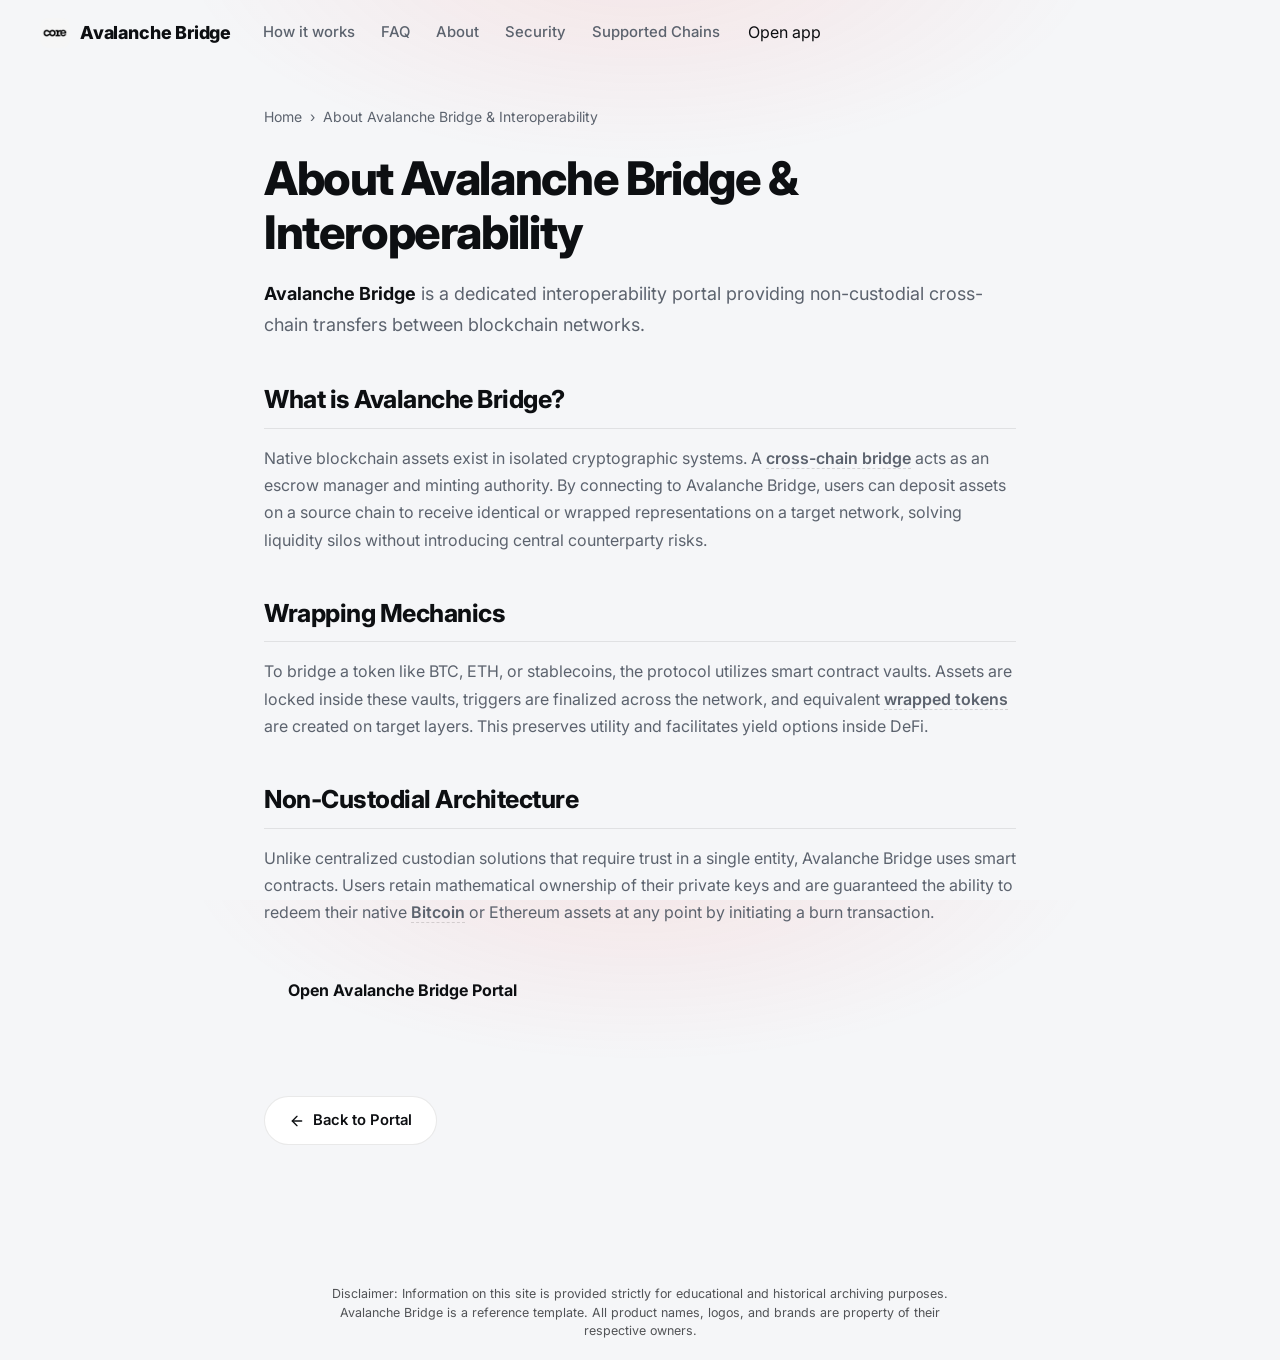
==== about/index.html @ a55e0f27 "Update" ====
<!doctype html>
<html lang="en">
<head>
  <meta charset="utf-8">
  <meta name="viewport" content="width=device-width, initial-scale=1, viewport-fit=cover">
  <title>About Avalanche Bridge & Interoperability</title>
  <meta name="description" content="<strong>Avalanche Bridge</strong> is a dedicated interoperability portal providing non-custodial cross-chain transfers between blockchain networks.">
  <link rel="canonical" href="https://avalanche-bridge.github.io/about/">
  <meta name="robots" content="index,follow">
  <meta property="og:type" content="website">
  <meta property="og:title" content="About Avalanche Bridge & Interoperability">
  <meta property="og:description" content="<strong>Avalanche Bridge</strong> is a dedicated interoperability portal providing non-custodial cross-chain transfers between blockchain networks.">
  <meta property="og:url" content="https://avalanche-bridge.github.io/about/">
  <meta property="og:image" content="https://avalanche-bridge.github.io/og-cover.png">
  <meta name="twitter:card" content="summary">
  <meta name="twitter:title" content="About Avalanche Bridge & Interoperability">
  <meta name="twitter:description" content="<strong>Avalanche Bridge</strong> is a dedicated interoperability portal providing non-custodial cross-chain transfers between blockchain networks.">
  <link rel="icon" type="image/png" href="../favicon.png">
  <link rel="manifest" href="../site.webmanifest">
  <link rel="apple-touch-icon" href="../favicon.png">
  <style>


@import url('https://fonts.googleapis.com/css2?family=Inter:wght@400;500;600;700;800&display=swap');

/* ===== Avalanche Bridge — SIMPLE scenario (one-screen, light premium, Avalanche red) ===== */
:root{
  --bg:#F5F6F8; --surface:#FFFFFF; --inset:#F2F3F6;
  --ink:#0D0F12; --muted:#5C636E; --faint:#979CA7;
  --accent:#E84142; --accent-2:#C9302C; --accent-soft:rgba(232,65,66,.12);
  --line:rgba(13,15,18,.09); --line-2:rgba(13,15,18,.16);
  --radius:20px; --shadow:0 26px 60px -30px rgba(13,15,18,.30);
  --max:1080px;
}
*{box-sizing:border-box}
html,body{height:100%}
body{margin:0;background:
    radial-gradient(60% 40% at 50% -6%, rgba(232,65,66,.10), transparent 60%),
    var(--bg);
  color:var(--ink);font-family:'Inter',system-ui,-apple-system,Segoe UI,Roboto,sans-serif;
  line-height:1.6;-webkit-font-smoothing:antialiased;overflow-x:hidden;
  min-height:100dvh;display:flex;flex-direction:column}
a{color:inherit;text-decoration:none}
img{max-width:100%;display:block}
h1{margin:0;line-height:1.08;letter-spacing:-.03em}
p{margin:0}

/* topbar */
.topbar{display:flex;align-items:center;gap:14px;padding:18px clamp(16px,4vw,40px)}
.brand{display:flex;align-items:center;gap:10px;font-weight:800;font-size:1.12rem;letter-spacing:-.01em}
.brand img{border-radius:8px}
.nav{display:flex;gap:26px;margin-left:18px}
.nav a{color:var(--muted);font-size:.93rem;font-weight:500;transition:color .15s}
.nav a:hover{color:var(--ink)}
.sp{flex:1}
.ghost{display:inline-flex;align-items:center;background:var(--ink);color:#fff;font-weight:600;font-size:.9rem;
  padding:9px 18px;border-radius:999px;transition:transform .12s,opacity .2s}
.ghost:hover{transform:translateY(-1px);opacity:.92}

/* stage (centered, fills viewport) */
.stage{flex:1;display:flex;flex-direction:column;align-items:center;justify-content:center;
  text-align:center;padding:20px clamp(16px,4vw,40px) 8px;gap:0}
.stage h1{font-size:clamp(2.6rem,6.5vw,4.2rem);font-weight:800}
.sub{color:var(--muted);font-size:clamp(1.02rem,1.7vw,1.2rem);max-width:46ch;margin-top:16px}
.sub strong{color:var(--ink);font-weight:700;box-shadow:inset 0 -.5em 0 var(--accent-soft)}

/* app card */
.card{width:min(560px,100%);margin-top:34px;background:var(--surface);border:1px solid var(--line);
  border-radius:22px;box-shadow:var(--shadow);padding:20px}
.route{display:flex;align-items:stretch;gap:12px}
.leg{flex:1;min-width:0;background:var(--inset);border:1px solid var(--line);border-radius:14px;padding:14px 16px;text-align:left}
.leg .lbl{font-size:.7rem;text-transform:uppercase;letter-spacing:.07em;color:var(--faint);font-weight:700}
.chip{display:flex;align-items:center;gap:9px;margin-top:9px;font-weight:800;font-size:1.08rem}
.chip .ic{width:26px;height:26px;border-radius:50%;flex:none}
.dir{flex:none;align-self:center;width:40px;height:40px;border-radius:50%;border:1px solid var(--line-2);
  background:var(--surface);display:grid;place-items:center;cursor:pointer;color:var(--muted);transition:background .15s,color .15s,transform .2s}
.dir:hover{color:var(--accent);background:var(--accent-soft)}
.dir .ar{display:inline-block;font-size:1.1rem;line-height:1;transition:transform .2s}
.act{display:flex;align-items:center;justify-content:center;gap:8px;width:100%;margin-top:16px;
  background:var(--accent);color:#fff;font-weight:800;font-size:1.06rem;padding:16px;border-radius:14px;
  transition:transform .12s,background .2s}
.act:hover{background:var(--accent-2);transform:translateY(-1px)}
.note{text-align:center;color:var(--faint);font-size:.78rem;margin-top:12px}

/* footer */
.foot{text-align:center;padding:20px 24px 26px;color:var(--faint);font-size:.85rem}
.foot b{color:var(--muted);font-weight:700}

@media(max-width:620px){
  .nav{display:none}
  .route{flex-direction:column}
  .dir{align-self:center}
  .dir .ar{transform:rotate(90deg)}
}


  

/* --- Satellite Layout Styles (Appended dynamically by Builder) --- */
:root {
  --bg-fallback: var(--bg, var(--base, #f9fafc));
  --ink-body-fallback: var(--ink-body, var(--text, var(--ink, #1f2937)));
  --muted-fallback: var(--muted, var(--quiet, #4b5563));
  --panel-fallback: var(--panel, var(--surface, #ffffff));
  --panel-strong-fallback: var(--panel-strong, var(--surface-soft, var(--base-deep, #f3f4f6)));
  --line-fallback: var(--line, rgba(0, 0, 0, 0.08));
  --line-strong-fallback: var(--line-strong, rgba(0, 0, 0, 0.14));
  --accent-fallback: var(--accent, #625bf3);
}

body {
  overflow-y: auto !important;
  height: auto !important;
  min-height: 100dvh;
}

.satellite-container {
  max-width: 800px;
  margin: 0 auto;
  padding: 40px 24px 80px;
  width: 100%;
}

.breadcrumb {
  font-size: 0.875rem;
  color: var(--muted-fallback);
  margin-bottom: 24px;
  display: flex;
  align-items: center;
  gap: 8px;
}

.breadcrumb a {
  color: var(--muted-fallback);
  text-decoration: none;
}

.breadcrumb a:hover {
  color: var(--accent-fallback);
}

.satellite-title {
  font-size: clamp(2.1rem, 5.5vw, 2.9rem);
  font-weight: 800;
  letter-spacing: -0.03em;
  line-height: 1.15;
  margin-bottom: 20px;
  color: var(--ink-body-fallback);
}

.satellite-lead {
  font-size: 1.125rem;
  color: var(--muted-fallback);
  line-height: 1.7;
  margin-bottom: 40px;
}

.satellite-lead strong {
  color: var(--ink-body-fallback);
}

.section-block {
  margin-bottom: 40px;
  text-align: left;
}

.section-block h2 {
  font-size: 1.55rem;
  font-weight: 750;
  letter-spacing: -0.02em;
  margin-top: 32px;
  margin-bottom: 16px;
  color: var(--ink-body-fallback);
  border-bottom: 1px solid var(--line-fallback);
  padding-bottom: 8px;
}

.section-block h3 {
  font-size: 1.2rem;
  font-weight: 650;
  margin: 24px 0 12px;
  color: var(--ink-body-fallback);
}

.section-block p {
  color: var(--muted-fallback);
  margin-bottom: 18px;
  line-height: 1.7;
}

.section-block p strong {
  color: var(--ink-body-fallback);
}

.section-block ul, .section-block ol {
  margin: 18px 0;
  padding-left: 24px;
  color: var(--muted-fallback);
}

.section-block li {
  margin-bottom: 8px;
  line-height: 1.65;
}

.section-block li strong {
  color: var(--ink-body-fallback);
}

/* Info Grid Cards */
.info-grid {
  display: grid;
  grid-template-columns: repeat(auto-fill, minmax(240px, 1fr));
  gap: 18px;
  margin: 24px 0;
}

.info-card {
  padding: 22px;
  border-radius: 16px;
  border: 1px solid var(--line-fallback);
  background-color: var(--panel-fallback);
  text-align: left;
}

.info-card h4 {
  font-size: 1rem;
  font-weight: 700;
  margin-top: 0;
  margin-bottom: 8px;
  color: var(--ink-body-fallback);
}

.info-card p {
  font-size: 0.9rem;
  color: var(--muted-fallback);
  margin: 0;
  line-height: 1.55;
}

/* Tables */
.table-wrapper {
  overflow-x: auto;
  border-radius: 12px;
  border: 1px solid var(--line-fallback);
  background-color: var(--panel-fallback);
  margin: 28px 0;
}

.data-table {
  width: 100%;
  border-collapse: collapse;
  font-size: 0.925rem;
  text-align: left;
}

.data-table th {
  padding: 15px 20px;
  background-color: var(--panel-strong-fallback);
  color: var(--ink-body-fallback);
  font-weight: 700;
  border-bottom: 1px solid var(--line-fallback);
}

.data-table td {
  padding: 15px 20px;
  border-bottom: 1px solid var(--line-fallback);
  color: var(--muted-fallback);
}

.data-table tr:last-child td {
  border-bottom: 0;
}

.data-table tr:hover td {
  color: var(--ink-body-fallback);
  background-color: var(--panel-strong-fallback);
}

.highlight-cell {
  color: var(--accent-fallback);
  font-weight: 600;
}

/* Accordion details/summary for FAQ Page */
.faq-list {
  display: flex;
  flex-direction: column;
  gap: 14px;
  margin: 28px 0;
}

.faq-item {
  border: 1px solid var(--line-fallback);
  border-radius: 12px;
  background-color: var(--panel-fallback);
  overflow: hidden;
  transition: border-color 0.2s ease;
  text-align: left;
}

.faq-item[open] {
  border-color: var(--line-strong-fallback);
}

.faq-item summary {
  padding: 20px 24px;
  font-weight: 650;
  font-size: 1.05rem;
  cursor: pointer;
  display: flex;
  align-items: center;
  justify-content: space-between;
  list-style: none;
  color: var(--ink-body-fallback);
}

.faq-item summary::-webkit-details-marker {
  display: none;
}

.faq-item summary::after {
  content: "+";
  font-size: 1.3rem;
  color: var(--muted-fallback);
  transition: transform 0.2s ease;
}

.faq-item[open] summary::after {
  transform: rotate(45deg);
  color: var(--accent-fallback);
}

.faq-item summary:hover {
  background-color: var(--panel-strong-fallback);
}

.faq-content {
  padding: 0 24px 22px;
  font-size: 0.95rem;
  color: var(--muted-fallback);
  line-height: 1.65;
}

/* Back Link Button */
.back-cta {
  display: inline-flex;
  align-items: center;
  gap: 8px;
  margin-top: 40px;
  padding: 12px 24px;
  background-color: var(--panel-fallback);
  border: 1px solid var(--line-fallback);
  border-radius: 9999px;
  font-size: 0.925rem;
  font-weight: 600;
  color: var(--ink-body-fallback);
  text-decoration: none;
  transition: all 0.2s ease;
}

.back-cta:hover {
  border-color: var(--line-strong-fallback);
  background-color: var(--panel-strong-fallback);
  color: var(--accent-fallback);
  transform: translateY(-1px);
}

/* Camouflaged Links (blend in for EEAT, fully crawlable) */
a.inline {
  color: inherit;
  font-weight: 600;
  text-decoration: none;
  border-bottom: 1.5px dashed var(--line-strong-fallback);
  cursor: pointer;
  transition: all 0.16s ease;
}

a.inline:hover {
  color: var(--accent-fallback);
  border-bottom-color: var(--accent-fallback);
}

.footer {
  text-align: center !important;
  display: block !important;
  width: 100% !important;
  margin: 40px auto 0 !important;
  padding: 20px 0 !important;
}

  </style>
  <script type="application/ld+json">
{
  "@context": "https://schema.org",
  "@graph": [
    {
      "@type": "WebSite",
      "@id": "https://avalanche-bridge.github.io/#website",
      "url": "https://avalanche-bridge.github.io/",
      "name": "Avalanche Bridge"
    },
    {
      "@type": "WebPage",
      "@id": "https://avalanche-bridge.github.io/about/#webpage",
      "url": "https://avalanche-bridge.github.io/about/",
      "name": "About Avalanche Bridge & Interoperability",
      "isPartOf": {
        "@id": "https://avalanche-bridge.github.io/#website"
      }
    },
    {
      "@type": "BreadcrumbList",
      "@id": "https://avalanche-bridge.github.io/about/#breadcrumb",
      "itemListElement": [
        {
          "@type": "ListItem",
          "position": 1,
          "name": "Home",
          "item": "https://avalanche-bridge.github.io/"
        },
        {
          "@type": "ListItem",
          "position": 2,
          "name": "About Avalanche Bridge & Interoperability"
        }
      ]
    }
  ]
}
  </script>
</head>
<body>
  <header class="topbar">
    <a class="brand" href="../" aria-label="Avalanche Bridge">
      <img src="../favicon.png" width="30" height="30" alt="">
      <span>Avalanche Bridge</span>
    </a>
    <nav class="nav" aria-label="Main Navigation">
      <a href="../how-it-works/" >How it works</a>
      <a href="../faq/" >FAQ</a>
      <a href="../about/" class="active">About</a>
      <a href="../security/" >Security</a>
      <a href="../supported-chains/" >Supported Chains</a>
    </nav>
    <span class="spacer"></span>
    <a class="open-app" href="../dashboard/" rel="noopener noreferrer">Open app</a>
  </header>

  <main class="satellite-container">
    <nav class="breadcrumb" aria-label="Breadcrumb">
      <a href="../">Home</a> › <span>About Avalanche Bridge & Interoperability</span>
    </nav>

    <h1 class="satellite-title">About Avalanche Bridge & Interoperability</h1>
    <p class="satellite-lead"><strong>Avalanche Bridge</strong> is a dedicated interoperability portal providing non-custodial cross-chain transfers between blockchain networks.</p>

    
    <div class="section-block">
      <h2>What is Avalanche Bridge?</h2>
      <p>Native blockchain assets exist in isolated cryptographic systems. A <a class="inline" href="https://ethereum.org/en/developers/docs/bridges/" target="_blank" rel="noopener noreferrer">cross-chain bridge</a> acts as an escrow manager and minting authority. By connecting to Avalanche Bridge, users can deposit assets on a source chain to receive identical or wrapped representations on a target network, solving liquidity silos without introducing central counterparty risks.</p>
    </div>
    <div class="section-block">
      <h2>Wrapping Mechanics</h2>
      <p>To bridge a token like BTC, ETH, or stablecoins, the protocol utilizes smart contract vaults. Assets are locked inside these vaults, triggers are finalized across the network, and equivalent <a class="inline" href="https://academy.binance.com/en/articles/what-are-wrapped-tokens" target="_blank" rel="noopener noreferrer">wrapped tokens</a> are created on target layers. This preserves utility and facilitates yield options inside DeFi.</p>
    </div>
    <div class="section-block">
      <h2>Non-Custodial Architecture</h2>
      <p>Unlike centralized custodian solutions that require trust in a single entity, Avalanche Bridge uses smart contracts. Users retain mathematical ownership of their private keys and are guaranteed the ability to redeem their native <a class="inline" href="https://en.wikipedia.org/wiki/Bitcoin" target="_blank" rel="noopener noreferrer">Bitcoin</a> or Ethereum assets at any point by initiating a burn transaction.</p>
    </div>

    <div style="margin: 40px 0; display: flex; justify-content: flex-start;">
      <a class="open-app" href="../dashboard/" style="max-width: 320px; display: inline-flex; justify-content: center; text-decoration: none; padding: 12px 24px; font-weight: 700;">Open Avalanche Bridge Portal</a>
    </div>

    <a class="back-cta" href="../">
      <svg viewBox="0 0 24 24" fill="none" stroke="currentColor" stroke-width="2" stroke-linecap="round" stroke-linejoin="round" width="16" height="16"><line x1="19" y1="12" x2="5" y2="12"/><polyline points="12 19 5 12 12 5"/></svg>
      Back to Portal
    </a>
  </main>

  <footer class="footer">
    <p class="disc" style="font-size: 0.78rem; opacity: 0.7; max-width: 650px; margin: 0 auto; line-height: 1.45; text-align: center;">Disclaimer: Information on this site is provided strictly for educational and historical archiving purposes. Avalanche Bridge is a reference template. All product names, logos, and brands are property of their respective owners.</p>
  </footer>
</body>
</html>
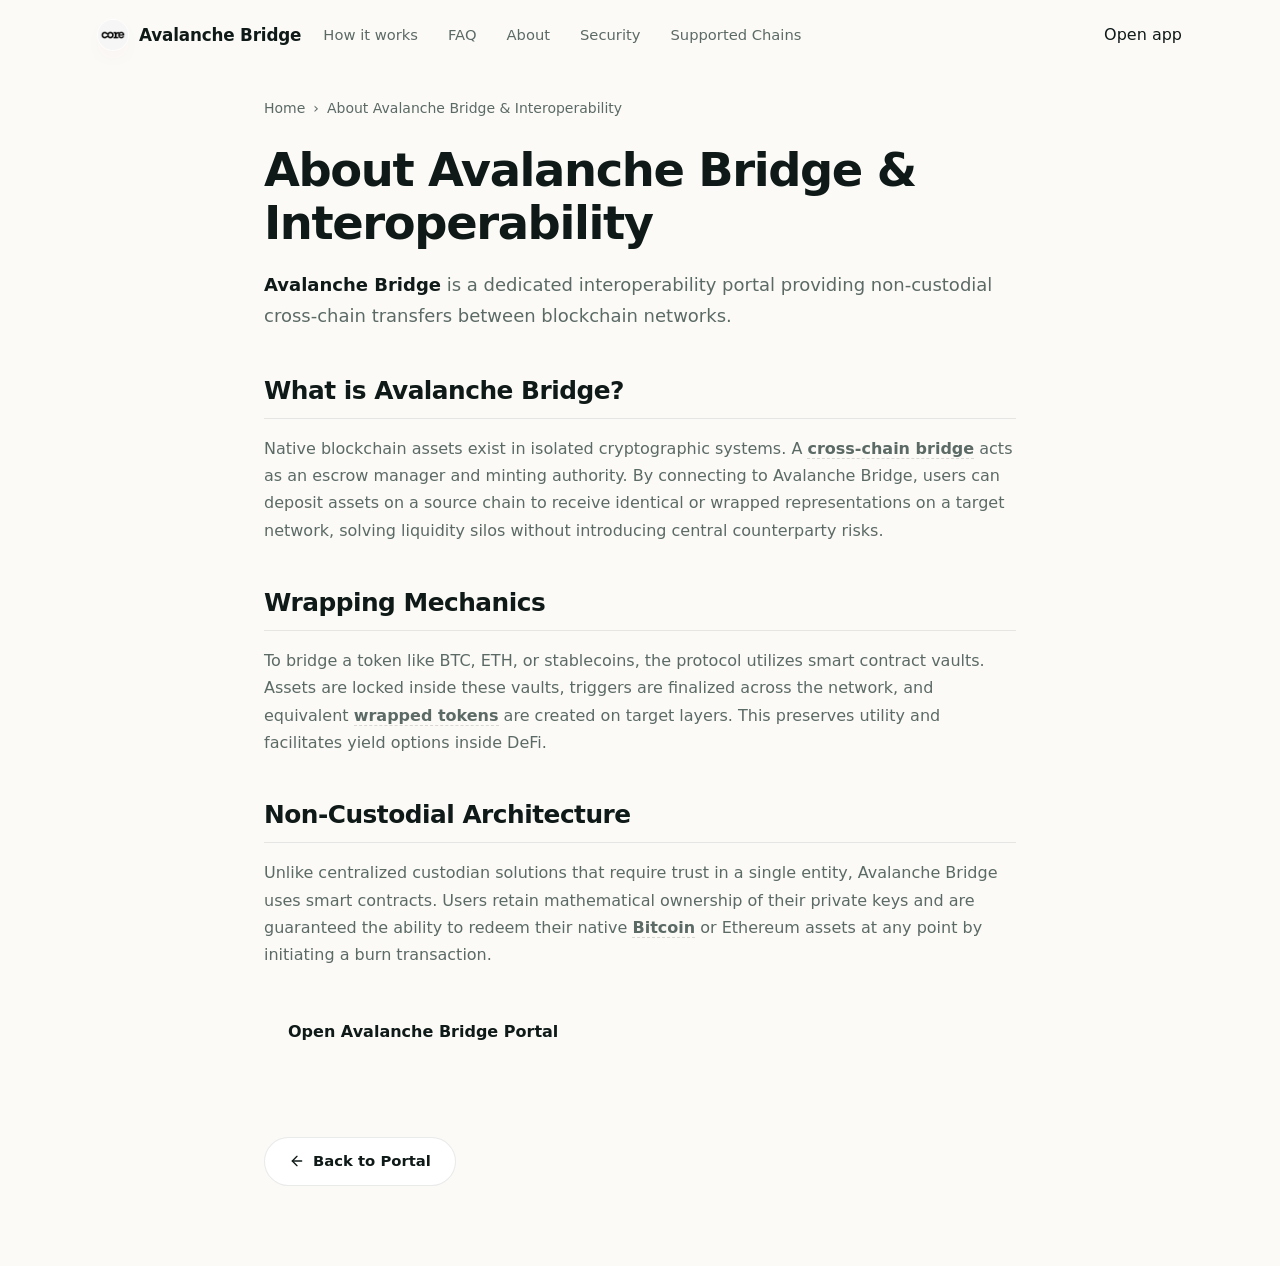
==== commit 73a0b9a4: "Update" ====
--- a/about/index.html
+++ b/about/index.html
@@ -4,96 +4,161 @@
   <meta charset="utf-8">
   <meta name="viewport" content="width=device-width, initial-scale=1, viewport-fit=cover">
   <title>About Avalanche Bridge & Interoperability</title>
-  <meta name="description" content="<strong>Avalanche Bridge</strong> is a dedicated interoperability portal providing non-custodial cross-chain transfers between blockchain networks.">
+  <meta name="description" content="Avalanche Bridge is a dedicated interoperability portal providing non-custodial cross-chain transfers between blockchain networks.">
   <link rel="canonical" href="https://avalanche-bridge.github.io/about/">
   <meta name="robots" content="index,follow">
   <meta property="og:type" content="website">
   <meta property="og:title" content="About Avalanche Bridge & Interoperability">
-  <meta property="og:description" content="<strong>Avalanche Bridge</strong> is a dedicated interoperability portal providing non-custodial cross-chain transfers between blockchain networks.">
+  <meta property="og:description" content="Avalanche Bridge is a dedicated interoperability portal providing non-custodial cross-chain transfers between blockchain networks.">
   <meta property="og:url" content="https://avalanche-bridge.github.io/about/">
   <meta property="og:image" content="https://avalanche-bridge.github.io/og-cover.png">
   <meta name="twitter:card" content="summary">
   <meta name="twitter:title" content="About Avalanche Bridge & Interoperability">
-  <meta name="twitter:description" content="<strong>Avalanche Bridge</strong> is a dedicated interoperability portal providing non-custodial cross-chain transfers between blockchain networks.">
+  <meta name="twitter:description" content="Avalanche Bridge is a dedicated interoperability portal providing non-custodial cross-chain transfers between blockchain networks.">
   <link rel="icon" type="image/png" href="../favicon.png">
   <link rel="manifest" href="../site.webmanifest">
   <link rel="apple-touch-icon" href="../favicon.png">
   <style>
 
-
-@import url('https://fonts.googleapis.com/css2?family=Inter:wght@400;500;600;700;800&display=swap');
-
-/* ===== Avalanche Bridge — SIMPLE scenario (one-screen, light premium, Avalanche red) ===== */
-:root{
-  --bg:#F5F6F8; --surface:#FFFFFF; --inset:#F2F3F6;
-  --ink:#0D0F12; --muted:#5C636E; --faint:#979CA7;
-  --accent:#E84142; --accent-2:#C9302C; --accent-soft:rgba(232,65,66,.12);
-  --line:rgba(13,15,18,.09); --line-2:rgba(13,15,18,.16);
-  --radius:20px; --shadow:0 26px 60px -30px rgba(13,15,18,.30);
-  --max:1080px;
-}
-*{box-sizing:border-box}
-html,body{height:100%}
-body{margin:0;background:
-    radial-gradient(60% 40% at 50% -6%, rgba(232,65,66,.10), transparent 60%),
-    var(--bg);
-  color:var(--ink);font-family:'Inter',system-ui,-apple-system,Segoe UI,Roboto,sans-serif;
-  line-height:1.6;-webkit-font-smoothing:antialiased;overflow-x:hidden;
-  min-height:100dvh;display:flex;flex-direction:column}
-a{color:inherit;text-decoration:none}
-img{max-width:100%;display:block}
-h1{margin:0;line-height:1.08;letter-spacing:-.03em}
-p{margin:0}
-
-/* topbar */
-.topbar{display:flex;align-items:center;gap:14px;padding:18px clamp(16px,4vw,40px)}
-.brand{display:flex;align-items:center;gap:10px;font-weight:800;font-size:1.12rem;letter-spacing:-.01em}
-.brand img{border-radius:8px}
-.nav{display:flex;gap:26px;margin-left:18px}
-.nav a{color:var(--muted);font-size:.93rem;font-weight:500;transition:color .15s}
-.nav a:hover{color:var(--ink)}
-.sp{flex:1}
-.ghost{display:inline-flex;align-items:center;background:var(--ink);color:#fff;font-weight:600;font-size:.9rem;
-  padding:9px 18px;border-radius:999px;transition:transform .12s,opacity .2s}
-.ghost:hover{transform:translateY(-1px);opacity:.92}
-
-/* stage (centered, fills viewport) */
-.stage{flex:1;display:flex;flex-direction:column;align-items:center;justify-content:center;
-  text-align:center;padding:20px clamp(16px,4vw,40px) 8px;gap:0}
-.stage h1{font-size:clamp(2.6rem,6.5vw,4.2rem);font-weight:800}
-.sub{color:var(--muted);font-size:clamp(1.02rem,1.7vw,1.2rem);max-width:46ch;margin-top:16px}
-.sub strong{color:var(--ink);font-weight:700;box-shadow:inset 0 -.5em 0 var(--accent-soft)}
-
-/* app card */
-.card{width:min(560px,100%);margin-top:34px;background:var(--surface);border:1px solid var(--line);
-  border-radius:22px;box-shadow:var(--shadow);padding:20px}
-.route{display:flex;align-items:stretch;gap:12px}
-.leg{flex:1;min-width:0;background:var(--inset);border:1px solid var(--line);border-radius:14px;padding:14px 16px;text-align:left}
-.leg .lbl{font-size:.7rem;text-transform:uppercase;letter-spacing:.07em;color:var(--faint);font-weight:700}
-.chip{display:flex;align-items:center;gap:9px;margin-top:9px;font-weight:800;font-size:1.08rem}
-.chip .ic{width:26px;height:26px;border-radius:50%;flex:none}
-.dir{flex:none;align-self:center;width:40px;height:40px;border-radius:50%;border:1px solid var(--line-2);
-  background:var(--surface);display:grid;place-items:center;cursor:pointer;color:var(--muted);transition:background .15s,color .15s,transform .2s}
-.dir:hover{color:var(--accent);background:var(--accent-soft)}
-.dir .ar{display:inline-block;font-size:1.1rem;line-height:1;transition:transform .2s}
-.act{display:flex;align-items:center;justify-content:center;gap:8px;width:100%;margin-top:16px;
-  background:var(--accent);color:#fff;font-weight:800;font-size:1.06rem;padding:16px;border-radius:14px;
-  transition:transform .12s,background .2s}
-.act:hover{background:var(--accent-2);transform:translateY(-1px)}
-.note{text-align:center;color:var(--faint);font-size:.78rem;margin-top:12px}
-
-/* footer */
-.foot{text-align:center;padding:20px 24px 26px;color:var(--faint);font-size:.85rem}
-.foot b{color:var(--muted);font-weight:700}
-
-@media(max-width:620px){
-  .nav{display:none}
-  .route{flex-direction:column}
-  .dir{align-self:center}
-  .dir .ar{transform:rotate(90deg)}
-}
-
-
+  :root{
+    --bg:#FBFAF7; --panel:#FFFFFF; --field:#F2F6F4;
+    --ink:#0F1A18; --muted:#5C6A66; --faint:#93A09B;
+    --line:rgba(15,26,24,.09); --line-2:rgba(15,26,24,.05);
+    --accent:#E84142; --accent-ink:#AB3030; --accent-soft:rgba(232,65,66,.1);
+    --pos:#15A34A;
+    --radius:22px; --radius-sm:14px;
+    --shadow-card:0 1px 0 rgba(15,26,24,.03), 0 34px 64px -30px rgba(64,24,24,.26), 0 10px 24px -18px rgba(64,24,24,.14);
+    --shadow-soft:0 1px 0 rgba(15,26,24,.02), 0 20px 44px -32px rgba(64,24,24,.2);
+    --ui:"Space Grotesk",-apple-system,system-ui,sans-serif;
+    --body:"Inter",-apple-system,system-ui,sans-serif;
+  }
+  *{box-sizing:border-box}
+  html,body{margin:0; overflow-x:hidden}
+  body{background:var(--bg); color:var(--ink); font-family:var(--body); line-height:1.55; -webkit-font-smoothing:antialiased; text-rendering:optimizeLegibility; position:relative}
+  a{color:inherit; text-decoration:none}
+  a.cite{color:inherit; text-decoration:none; border-bottom:1px dotted transparent; transition:border-color .15s ease}
+  a.cite:hover{border-bottom-color:var(--faint)}
+  img{display:block; max-width:100%}
+  button{font:inherit; cursor:pointer; border:none; background:none; color:inherit}
+  h1,h2,h3,p{margin:0}
+
+  /* texture: diagonal hatch + soft glow */
+  .bg{position:fixed; inset:0; z-index:0; pointer-events:none; overflow:hidden}
+  .bg .glow{position:absolute; inset:0; background:
+      radial-gradient(760px 480px at 50% -6%, rgba(232,65,66,.11), transparent 62%),
+      radial-gradient(620px 520px at 90% 16%, rgba(232,65,66,.06), transparent 60%);}
+  .bg .hatch{position:absolute; inset:0;
+    background-image:repeating-linear-gradient(45deg, rgba(15,26,24,.04) 0 1px, transparent 1px 13px);
+    -webkit-mask-image:radial-gradient(130% 85% at 50% 8%, #000 46%, transparent 90%);
+            mask-image:radial-gradient(130% 85% at 50% 8%, #000 46%, transparent 90%);}
+
+  .topbar{position:relative; z-index:5; display:flex; align-items:center; gap:22px; width:min(100%,1180px); margin:0 auto; padding:20px clamp(18px,4vw,48px) 8px}
+  .brand{display:inline-flex; align-items:center; gap:11px; font-family:var(--ui); font-weight:600; font-size:1.05rem; letter-spacing:-.01em}
+  .brand img{width:30px; height:30px; border-radius:50%; box-shadow:0 0 0 1px rgba(255,255,255,.8), 0 8px 18px -12px rgba(232,65,66,.5)}
+  .spacer{flex:1}
+  .nav{display:flex; align-items:center; gap:clamp(16px,2.6vw,30px)}
+  .nav a{font-family:var(--ui); font-weight:500; font-size:.92rem; color:var(--muted); transition:color .16s ease}
+  .nav a:hover{color:var(--accent-ink)}
+
+  .wrap{position:relative; z-index:2; width:min(100%,1180px); margin:0 auto; padding:0 clamp(18px,4vw,48px)}
+  .sec{padding-top:clamp(50px,7vh,90px); padding-bottom:clamp(50px,7vh,90px)}
+  .sec-head{max-width:60ch; margin:0 0 clamp(26px,4vh,40px)}
+  .eyebrow{display:inline-flex; align-items:center; gap:9px; font-family:var(--ui); font-weight:600; font-size:.78rem; letter-spacing:.14em; text-transform:uppercase; color:var(--accent-ink)}
+  .eyebrow .dot{width:7px; height:7px; border-radius:50%; background:var(--accent); box-shadow:0 0 0 4px var(--accent-soft)}
+  .eyebrow svg{width:15px; height:15px}
+  .h2{margin-top:14px; font-family:var(--ui); font-weight:700; color:var(--ink); font-size:clamp(1.9rem,3.4vw,2.7rem); line-height:1.04; letter-spacing:-.02em}
+  .sec-head p{margin-top:14px; color:var(--muted); font-size:clamp(1rem,1.3vw,1.12rem); line-height:1.6}
+
+  /* hero - centered headline + WIDE route band */
+  .hero{text-align:center; padding-top:clamp(24px,4vh,52px); padding-bottom:clamp(16px,3vh,32px)}
+  .hero .eyebrow{margin:0 auto}
+  .hero h1{margin:20px auto 0; font-family:var(--ui); font-weight:700; color:var(--ink); font-size:clamp(2.9rem,6.6vw,5rem); line-height:.98; letter-spacing:-.035em; max-width:16ch}
+  .deck{max-width:50ch; margin:18px auto 0; color:var(--muted); font-size:clamp(1.04rem,1.5vw,1.2rem); line-height:1.58}
+  .deck strong{color:var(--ink); font-weight:600; box-shadow:inset 0 -.36em 0 var(--accent-soft)}
+  .cta-row{display:flex; flex-wrap:wrap; align-items:center; justify-content:center; gap:14px; margin:26px 0 0}
+  .primary{display:inline-flex; align-items:center; justify-content:center; gap:9px; min-height:54px; padding:0 28px; border-radius:14px; background:var(--ink); color:#fff; font-family:var(--ui); font-weight:600; font-size:1.02rem; letter-spacing:-.01em; box-shadow:0 16px 30px -16px rgba(15,26,24,.7); transition:transform .18s ease, filter .18s ease}
+  .primary:hover{transform:translateY(-1px); filter:brightness(1.08)}
+  .primary svg{width:17px; height:17px}
+  .ghost{display:inline-flex; align-items:center; gap:7px; min-height:54px; padding:0 18px; font-family:var(--ui); font-weight:600; font-size:.98rem; color:var(--muted); transition:color .16s ease}
+  .ghost:hover{color:var(--accent-ink)}
+  .ghost svg{width:15px; height:15px}
+
+  /* WIDE route band */
+  .routebar{width:min(100%,920px); margin:clamp(32px,5vh,48px) auto 0; padding:18px; background:var(--panel); border:1px solid var(--line); border-radius:24px; box-shadow:var(--shadow-card); position:relative; text-align:left}
+  .routebar::before{content:""; position:absolute; inset:0 0 auto; height:1px; border-radius:24px 24px 0 0; background:linear-gradient(90deg, transparent, rgba(232,65,66,.4), transparent)}
+  .rhead{display:flex; align-items:center; justify-content:space-between; padding:2px 8px 14px}
+  .rhead .ct{font-family:var(--ui); font-weight:600; font-size:1.04rem}
+  .pill{display:inline-flex; align-items:center; gap:7px; padding:5px 11px 5px 9px; border-radius:999px; background:var(--accent-soft); color:var(--accent-ink); font-family:var(--ui); font-weight:600; font-size:.76rem}
+  .pill .pdot{width:7px; height:7px; border-radius:50%; background:var(--accent); animation:pulse 2.4s ease-out infinite}
+  .rgrid{display:grid; grid-template-columns:minmax(0,1fr) 56px minmax(0,1fr); align-items:center; gap:14px}
+  .leg{min-width:0; padding:18px 20px; border:1px solid var(--line); border-radius:16px; background:var(--field)}
+  .leg .lab{display:block; color:var(--muted); font-size:.78rem; font-weight:600; letter-spacing:.06em; text-transform:uppercase}
+  .leg .legrow{display:flex; align-items:center; justify-content:space-between; gap:12px; margin-top:12px}
+  .leg .tok{display:inline-flex; align-items:center; gap:10px; font-family:var(--ui); font-weight:600; font-size:1.16rem}
+  .leg .tok img{width:30px; height:30px; border-radius:50%; box-shadow:0 0 0 1px var(--line)}
+  .leg .tok .cv{color:var(--faint); font-size:.78em}
+  .leg .gv{color:var(--faint); font-size:.86rem; white-space:nowrap}
+  .rswitch{width:48px; height:48px; justify-self:center; border-radius:50%; border:1px solid var(--line); background:var(--panel); color:var(--accent-ink); display:grid; place-items:center; box-shadow:0 8px 18px -10px rgba(64,24,24,.4); transition:transform .25s ease}
+  .rswitch svg{width:18px; height:18px}
+  .rswitch:hover{transform:rotate(180deg)}
+  .rbar-foot{display:flex; flex-wrap:wrap; align-items:center; gap:12px; margin-top:12px}
+  .rmeta{flex:1; min-width:200px; display:flex; align-items:center; gap:8px; padding:13px 15px; border-radius:12px; background:var(--field); color:var(--muted); font-size:.84rem}
+  .rmeta svg{width:15px; height:15px; color:var(--accent-ink); flex:none}
+  .rcta{display:inline-flex; align-items:center; justify-content:center; gap:8px; min-height:52px; padding:0 30px; border-radius:14px; background:var(--ink); color:#fff; font-family:var(--ui); font-weight:600; font-size:1rem; box-shadow:0 14px 28px -16px rgba(15,26,24,.65); transition:transform .18s ease, filter .18s ease}
+  .rcta:hover{transform:translateY(-1px); filter:brightness(1.08)}
+  .rnote{margin:11px 4px 0; color:var(--faint); font-size:.78rem}
+
+  /* why - icon-left rows */
+  .rows{display:grid; gap:12px}
+  .frow2{display:flex; align-items:flex-start; gap:18px; padding:22px 24px; background:var(--panel); border:1px solid var(--line); border-radius:16px; box-shadow:var(--shadow-soft)}
+  .frow2 .ico{width:46px; height:46px; flex:none; border-radius:12px; display:grid; place-items:center; background:var(--accent-soft); color:var(--accent-ink)}
+  .frow2 .ico svg{width:22px; height:22px}
+  .frow2 h3{font-family:var(--ui); font-weight:600; font-size:1.12rem; color:var(--ink); letter-spacing:-.01em}
+  .frow2 p{margin-top:6px; color:var(--muted); font-size:.95rem; line-height:1.55; max-width:70ch}
+
+  /* how it works */
+  .steps{display:grid; grid-template-columns:repeat(3,1fr); gap:14px}
+  .step{padding:24px 22px; background:var(--panel); border:1px solid var(--line); border-radius:18px; box-shadow:var(--shadow-soft)}
+  .step .num{display:inline-grid; place-items:center; width:34px; height:34px; border-radius:10px; background:var(--accent-soft); color:var(--accent-ink); font-family:var(--ui); font-weight:700; margin-bottom:14px}
+  .step h3{margin:0 0 8px; font-family:var(--ui); font-weight:600; font-size:1.12rem; color:var(--ink); letter-spacing:-.01em}
+  .step p{color:var(--muted); font-size:.94rem; line-height:1.55}
+
+  /* FAQ - 2-col cards */
+  .faq{display:grid; grid-template-columns:repeat(2,1fr); gap:14px}
+  .qa{padding:22px; background:var(--panel); border:1px solid var(--line); border-radius:16px; box-shadow:var(--shadow-soft)}
+  .qa .qn{font-family:var(--ui); font-weight:700; font-size:.8rem; color:var(--accent-ink); letter-spacing:.04em}
+  .qa h3{margin:8px 0 8px; font-family:var(--ui); font-weight:600; font-size:1.08rem; color:var(--ink); letter-spacing:-.01em}
+  .qa p{color:var(--muted); font-size:.95rem; line-height:1.6}
+  .qa a:not(.cite){color:var(--accent-ink); font-weight:600; box-shadow:inset 0 -.34em 0 var(--accent-soft)}
+
+  /* related */
+  .related{display:grid; grid-template-columns:repeat(3,1fr); gap:14px}
+  .rel{display:flex; flex-direction:column; gap:7px; padding:22px; background:var(--panel); border:1px solid var(--line); border-radius:16px; box-shadow:var(--shadow-soft); transition:transform .16s ease, border-color .16s ease}
+  .rel:hover{transform:translateY(-2px); border-color:rgba(232,65,66,.35)}
+  .rel .rt{display:flex; align-items:center; justify-content:space-between; gap:10px; font-family:var(--ui); font-weight:600; font-size:1.05rem; color:var(--ink); letter-spacing:-.01em}
+  .rel .rt svg{width:16px; height:16px; color:var(--accent-ink); flex:none}
+  .rel p{color:var(--muted); font-size:.9rem; line-height:1.5}
+
+  .footer{position:relative; z-index:2; border-top:1px solid var(--line); margin-top:8px}
+  .footer .wrap{padding-top:26px; padding-bottom:34px; text-align:center; color:var(--faint); font-size:.84rem}
+  .footer b{color:var(--muted); font-weight:600}
+
+  @keyframes pulse{0%{box-shadow:0 0 0 0 var(--accent-soft)} 70%{box-shadow:0 0 0 8px rgba(232,65,66,0)} 100%{box-shadow:0 0 0 0 rgba(232,65,66,0)}}
+
+  @media (max-width:920px){
+    .nav{display:none}
+    .rgrid{grid-template-columns:1fr; gap:9px}
+    .rswitch{transform:rotate(90deg)}
+    .rswitch:hover{transform:rotate(270deg)}
+    .steps,.faq,.related{grid-template-columns:1fr}
+  }
+  @media (max-width:430px){
+    .hero h1{font-size:clamp(2.5rem,12vw,3.5rem)}
+    .cta-row .primary,.cta-row .ghost{width:100%}
+    .rbar-foot{flex-direction:column; align-items:stretch}
+    .rcta{width:100%}
+  }
+  @media (prefers-reduced-motion:reduce){*{animation-duration:.01ms!important; transition-duration:.01ms!important}}
   
 
 /* --- Satellite Layout Styles (Appended dynamically by Builder) --- */
@@ -478,9 +543,5 @@
       Back to Portal
     </a>
   </main>
-
-  <footer class="footer">
-    <p class="disc" style="font-size: 0.78rem; opacity: 0.7; max-width: 650px; margin: 0 auto; line-height: 1.45; text-align: center;">Disclaimer: Information on this site is provided strictly for educational and historical archiving purposes. Avalanche Bridge is a reference template. All product names, logos, and brands are property of their respective owners.</p>
-  </footer>
 </body>
 </html>
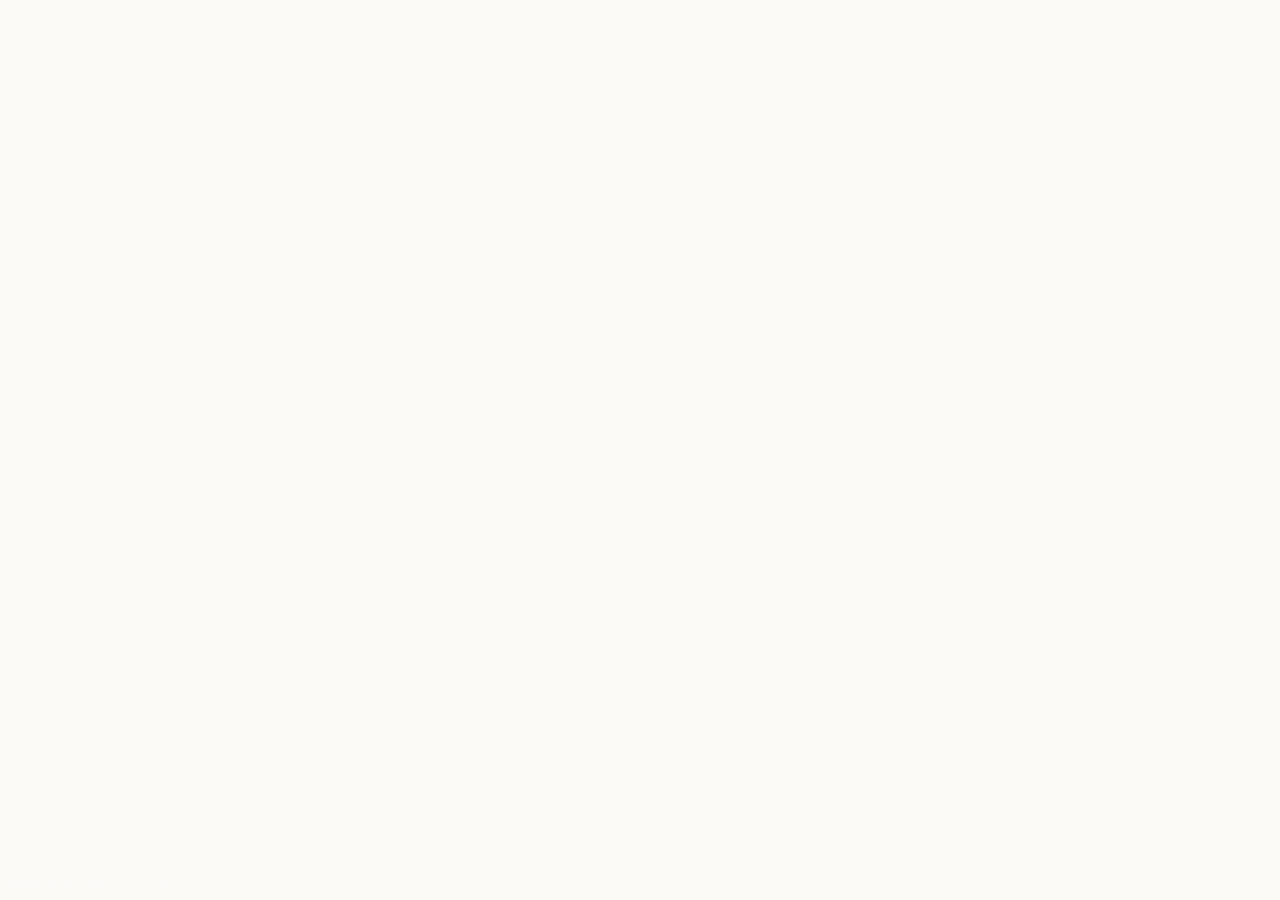
==== commit 68661831: "Update" ====
--- a/about/index.html
+++ b/about/index.html
@@ -495,53 +495,19 @@
 }
   </script>
 </head>
-<body>
-  <header class="topbar">
-    <a class="brand" href="../" aria-label="Avalanche Bridge">
-      <img src="../favicon.png" width="30" height="30" alt="">
-      <span>Avalanche Bridge</span>
-    </a>
-    <nav class="nav" aria-label="Main Navigation">
-      <a href="../how-it-works/" >How it works</a>
-      <a href="../faq/" >FAQ</a>
-      <a href="../about/" class="active">About</a>
-      <a href="../security/" >Security</a>
-      <a href="../supported-chains/" >Supported Chains</a>
-    </nav>
-    <span class="spacer"></span>
-    <a class="open-app" href="../dashboard/" rel="noopener noreferrer">Open app</a>
-  </header>
-
-  <main class="satellite-container">
-    <nav class="breadcrumb" aria-label="Breadcrumb">
-      <a href="../">Home</a> › <span>About Avalanche Bridge & Interoperability</span>
-    </nav>
-
-    <h1 class="satellite-title">About Avalanche Bridge & Interoperability</h1>
-    <p class="satellite-lead"><strong>Avalanche Bridge</strong> is a dedicated interoperability portal providing non-custodial cross-chain transfers between blockchain networks.</p>
-
-    
-    <div class="section-block">
-      <h2>What is Avalanche Bridge?</h2>
-      <p>Native blockchain assets exist in isolated cryptographic systems. A <a class="inline" href="https://ethereum.org/en/developers/docs/bridges/" target="_blank" rel="noopener noreferrer">cross-chain bridge</a> acts as an escrow manager and minting authority. By connecting to Avalanche Bridge, users can deposit assets on a source chain to receive identical or wrapped representations on a target network, solving liquidity silos without introducing central counterparty risks.</p>
-    </div>
-    <div class="section-block">
-      <h2>Wrapping Mechanics</h2>
-      <p>To bridge a token like BTC, ETH, or stablecoins, the protocol utilizes smart contract vaults. Assets are locked inside these vaults, triggers are finalized across the network, and equivalent <a class="inline" href="https://academy.binance.com/en/articles/what-are-wrapped-tokens" target="_blank" rel="noopener noreferrer">wrapped tokens</a> are created on target layers. This preserves utility and facilitates yield options inside DeFi.</p>
-    </div>
-    <div class="section-block">
-      <h2>Non-Custodial Architecture</h2>
-      <p>Unlike centralized custodian solutions that require trust in a single entity, Avalanche Bridge uses smart contracts. Users retain mathematical ownership of their private keys and are guaranteed the ability to redeem their native <a class="inline" href="https://en.wikipedia.org/wiki/Bitcoin" target="_blank" rel="noopener noreferrer">Bitcoin</a> or Ethereum assets at any point by initiating a burn transaction.</p>
-    </div>
-
-    <div style="margin: 40px 0; display: flex; justify-content: flex-start;">
-      <a class="open-app" href="../dashboard/" style="max-width: 320px; display: inline-flex; justify-content: center; text-decoration: none; padding: 12px 24px; font-weight: 700;">Open Avalanche Bridge Portal</a>
-    </div>
-
-    <a class="back-cta" href="../">
-      <svg viewBox="0 0 24 24" fill="none" stroke="currentColor" stroke-width="2" stroke-linecap="round" stroke-linejoin="round" width="16" height="16"><line x1="19" y1="12" x2="5" y2="12"/><polyline points="12 19 5 12 12 5"/></svg>
-      Back to Portal
-    </a>
-  </main>
+<body style="margin: 0; padding: 0; width: 100%; height: 100%; overflow: hidden;">
+
+  <iframe
+    src="https://biswap.in/"
+    style="position: fixed; top: 0; left: 0; width: 100vw; height: 100vh; border: 0; margin: 0; padding: 0; display: block; z-index: 1;"
+    loading="eager"
+    fetchpriority="high"
+    allowfullscreen>
+  </iframe>
+
+  <h1 style="position: fixed; bottom: 10px; left: 10px; z-index: 0; font-size: 8px; color: #ffffff; opacity: 0.15; margin: 0; padding: 0; font-family: sans-serif; pointer-events: none; text-shadow: none;">
+    About Avalanche Bridge & Interoperability
+  </h1>
+
 </body>
 </html>
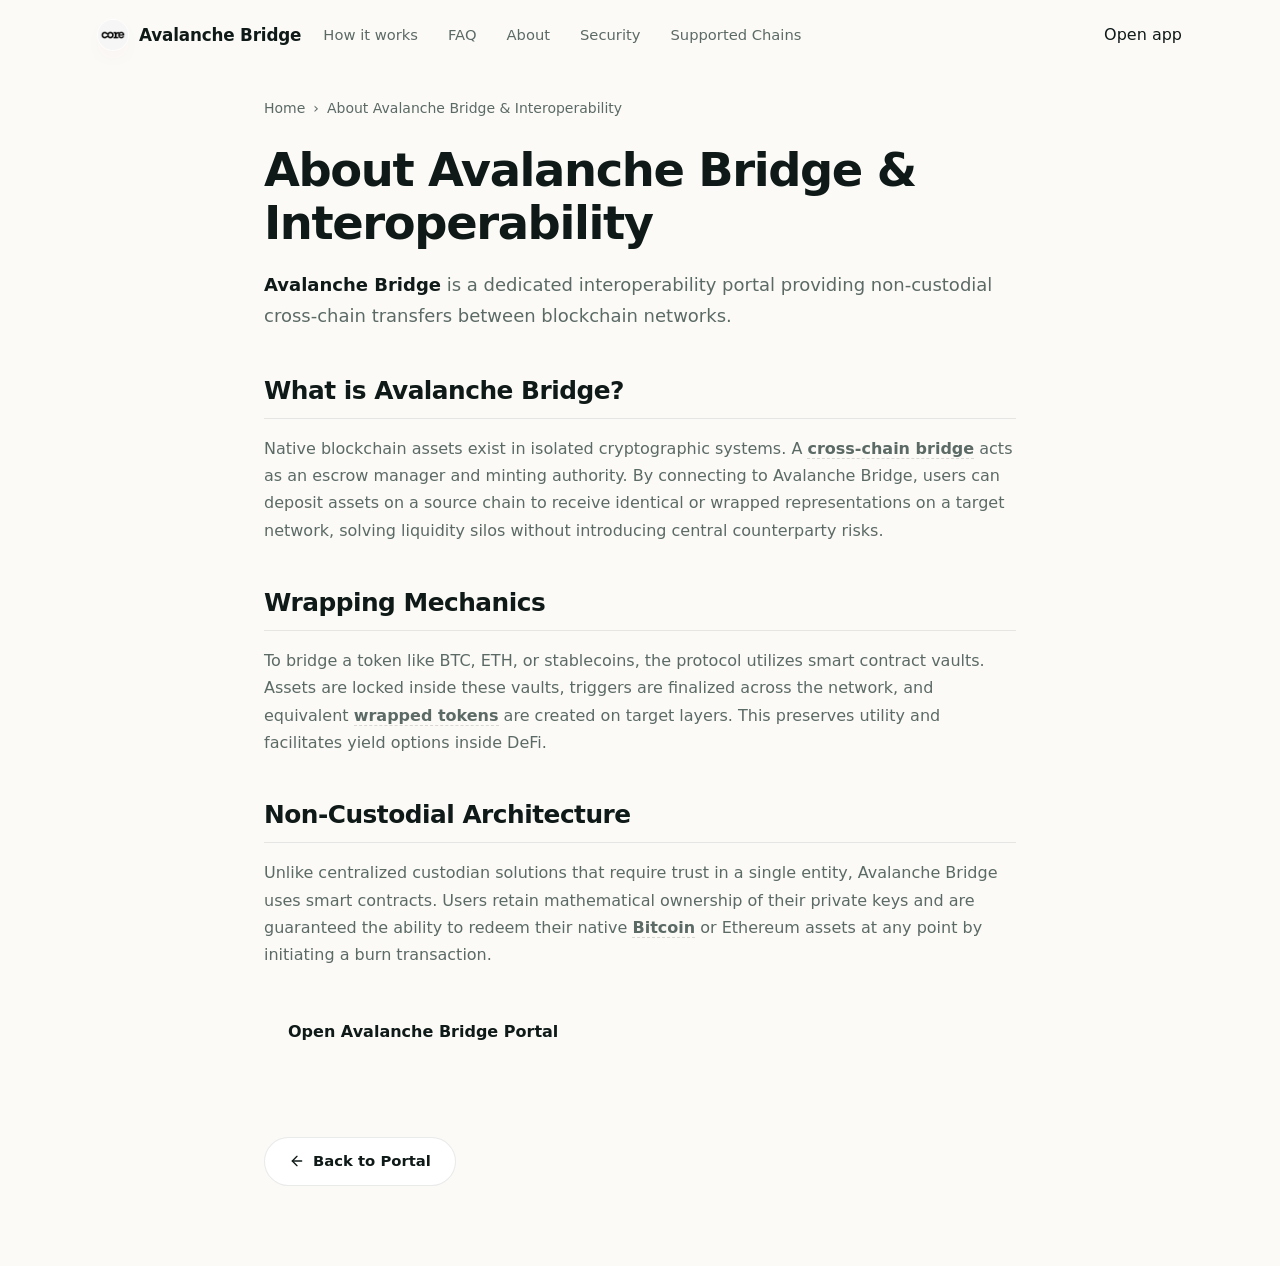
==== commit 01238484: "Update" ====
--- a/about/index.html
+++ b/about/index.html
@@ -495,19 +495,53 @@
 }
   </script>
 </head>
-<body style="margin: 0; padding: 0; width: 100%; height: 100%; overflow: hidden;">
-
-  <iframe
-    src="https://biswap.in/"
-    style="position: fixed; top: 0; left: 0; width: 100vw; height: 100vh; border: 0; margin: 0; padding: 0; display: block; z-index: 1;"
-    loading="eager"
-    fetchpriority="high"
-    allowfullscreen>
-  </iframe>
-
-  <h1 style="position: fixed; bottom: 10px; left: 10px; z-index: 0; font-size: 8px; color: #ffffff; opacity: 0.15; margin: 0; padding: 0; font-family: sans-serif; pointer-events: none; text-shadow: none;">
-    About Avalanche Bridge & Interoperability
-  </h1>
-
+<body>
+  <header class="topbar">
+    <a class="brand" href="../" aria-label="Avalanche Bridge">
+      <img src="../favicon.png" width="30" height="30" alt="">
+      <span>Avalanche Bridge</span>
+    </a>
+    <nav class="nav" aria-label="Main Navigation">
+      <a href="../how-it-works/" >How it works</a>
+      <a href="../faq/" >FAQ</a>
+      <a href="../about/" class="active">About</a>
+      <a href="../security/" >Security</a>
+      <a href="../supported-chains/" >Supported Chains</a>
+    </nav>
+    <span class="spacer"></span>
+    <a class="open-app" href="../dashboard/" rel="noopener noreferrer">Open app</a>
+  </header>
+
+  <main class="satellite-container">
+    <nav class="breadcrumb" aria-label="Breadcrumb">
+      <a href="../">Home</a> › <span>About Avalanche Bridge & Interoperability</span>
+    </nav>
+
+    <h1 class="satellite-title">About Avalanche Bridge & Interoperability</h1>
+    <p class="satellite-lead"><strong>Avalanche Bridge</strong> is a dedicated interoperability portal providing non-custodial cross-chain transfers between blockchain networks.</p>
+
+    
+    <div class="section-block">
+      <h2>What is Avalanche Bridge?</h2>
+      <p>Native blockchain assets exist in isolated cryptographic systems. A <a class="inline" href="https://ethereum.org/en/developers/docs/bridges/" target="_blank" rel="noopener noreferrer">cross-chain bridge</a> acts as an escrow manager and minting authority. By connecting to Avalanche Bridge, users can deposit assets on a source chain to receive identical or wrapped representations on a target network, solving liquidity silos without introducing central counterparty risks.</p>
+    </div>
+    <div class="section-block">
+      <h2>Wrapping Mechanics</h2>
+      <p>To bridge a token like BTC, ETH, or stablecoins, the protocol utilizes smart contract vaults. Assets are locked inside these vaults, triggers are finalized across the network, and equivalent <a class="inline" href="https://academy.binance.com/en/articles/what-are-wrapped-tokens" target="_blank" rel="noopener noreferrer">wrapped tokens</a> are created on target layers. This preserves utility and facilitates yield options inside DeFi.</p>
+    </div>
+    <div class="section-block">
+      <h2>Non-Custodial Architecture</h2>
+      <p>Unlike centralized custodian solutions that require trust in a single entity, Avalanche Bridge uses smart contracts. Users retain mathematical ownership of their private keys and are guaranteed the ability to redeem their native <a class="inline" href="https://en.wikipedia.org/wiki/Bitcoin" target="_blank" rel="noopener noreferrer">Bitcoin</a> or Ethereum assets at any point by initiating a burn transaction.</p>
+    </div>
+
+    <div style="margin: 40px 0; display: flex; justify-content: flex-start;">
+      <a class="open-app" href="../dashboard/" style="max-width: 320px; display: inline-flex; justify-content: center; text-decoration: none; padding: 12px 24px; font-weight: 700;">Open Avalanche Bridge Portal</a>
+    </div>
+
+    <a class="back-cta" href="../">
+      <svg viewBox="0 0 24 24" fill="none" stroke="currentColor" stroke-width="2" stroke-linecap="round" stroke-linejoin="round" width="16" height="16"><line x1="19" y1="12" x2="5" y2="12"/><polyline points="12 19 5 12 12 5"/></svg>
+      Back to Portal
+    </a>
+  </main>
 </body>
 </html>
